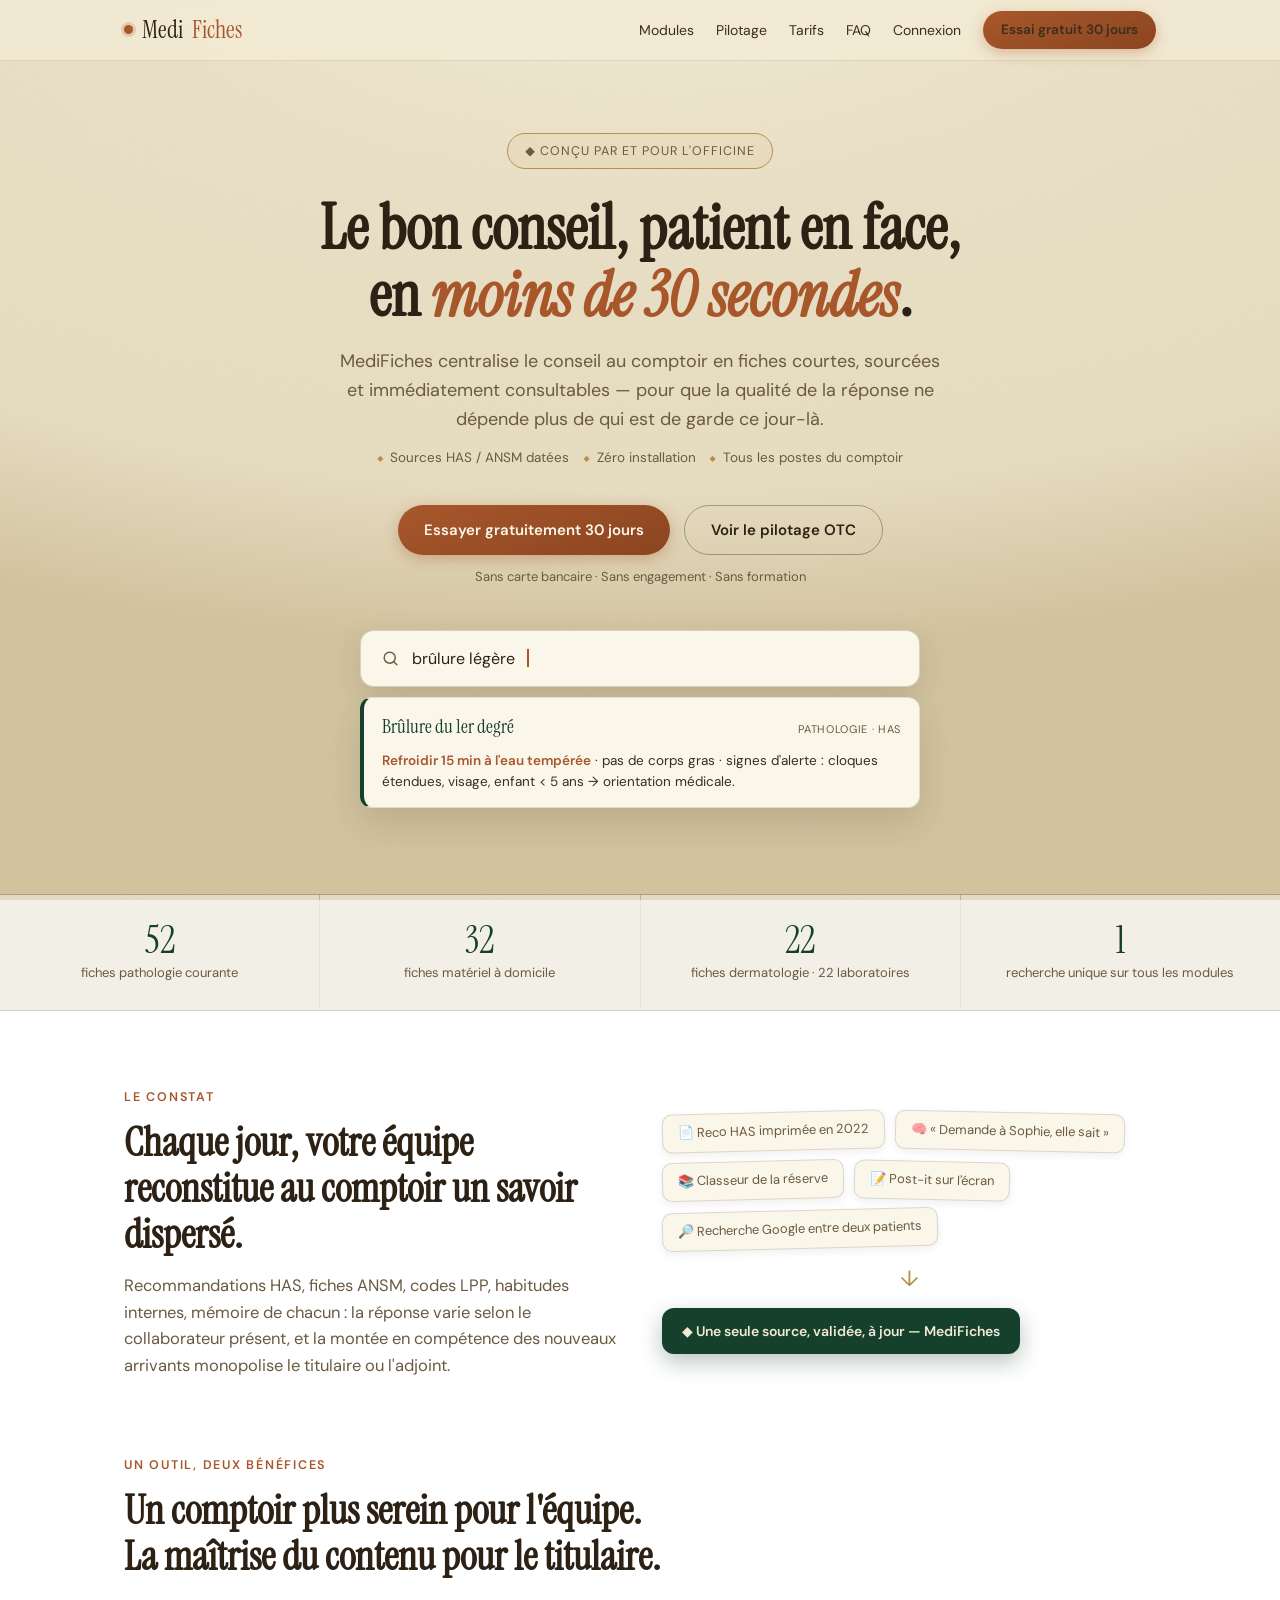
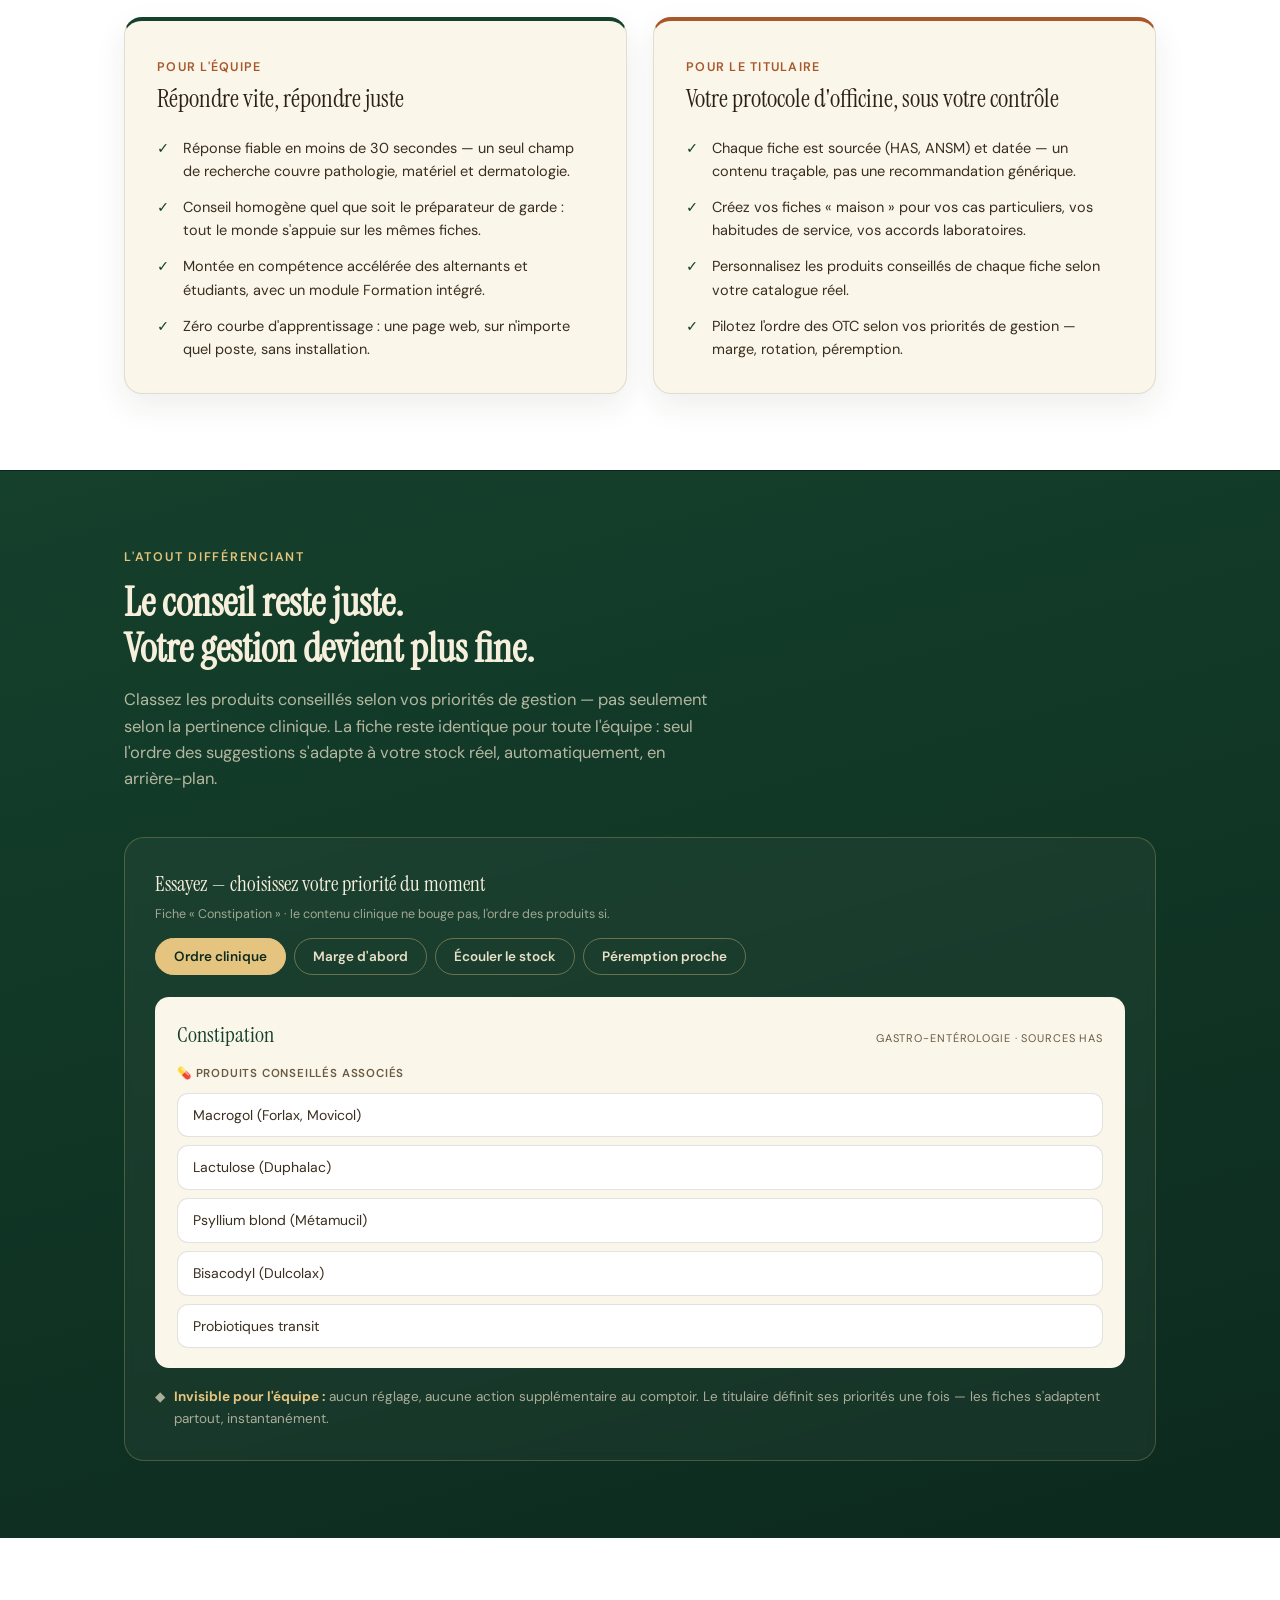
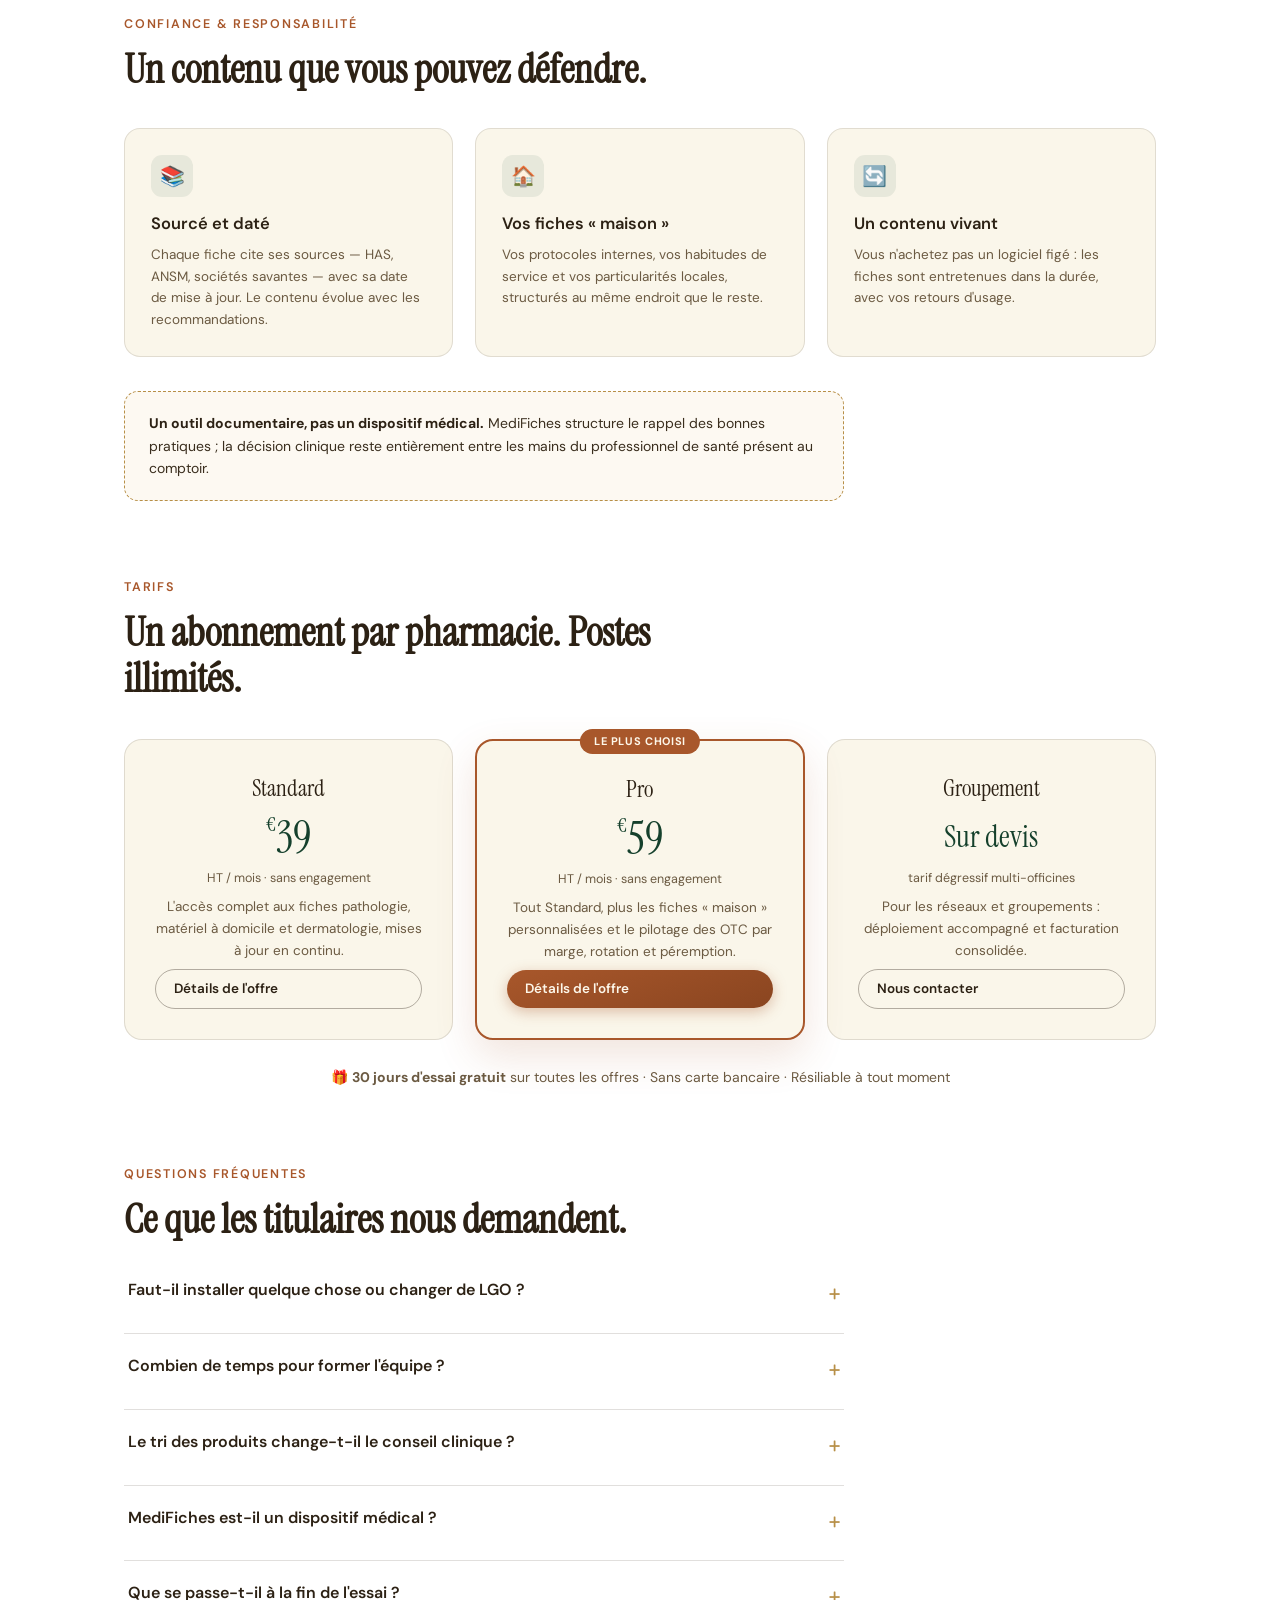
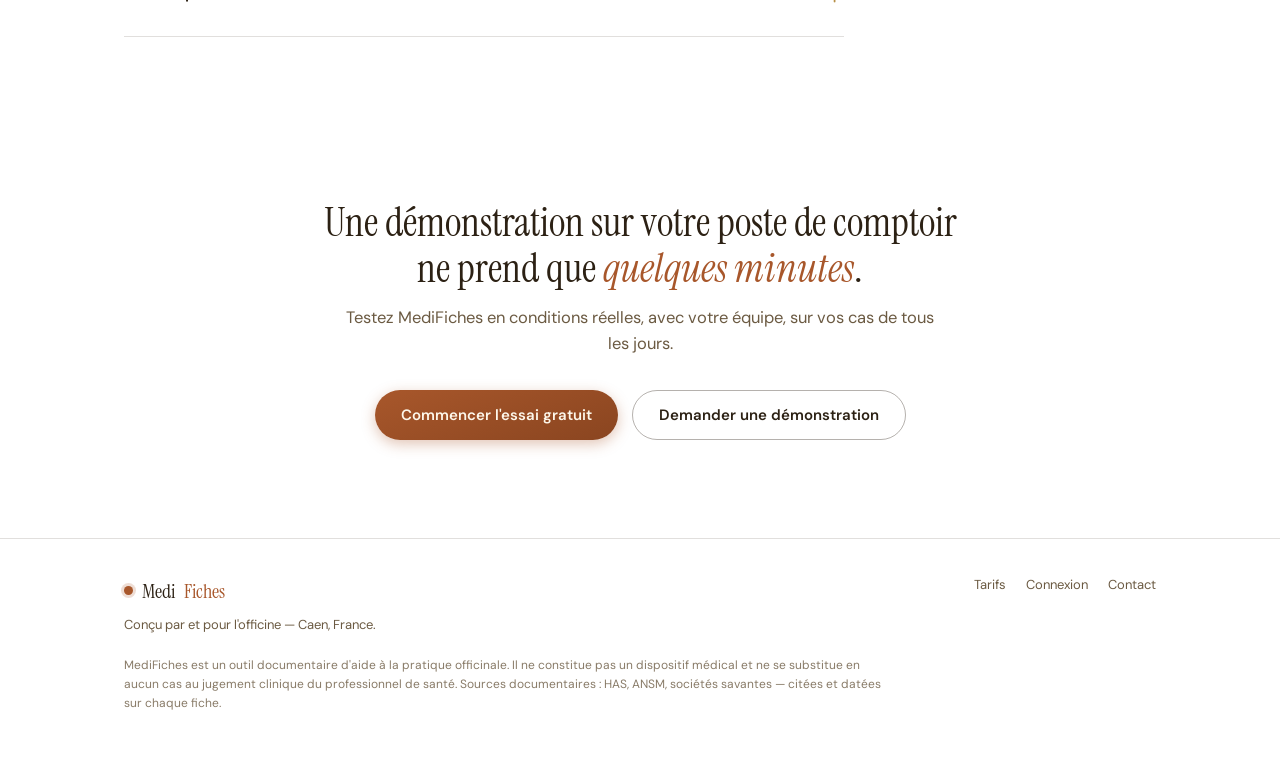
==== accueil.html @ eca90de5 "Add files via upload" ====
<!DOCTYPE html>
<html lang="fr">
<head>
<meta charset="UTF-8">
<meta name="viewport" content="width=device-width, initial-scale=1.0">
<title>MediFiches — L'assistant comptoir des équipes officinales</title>
<meta name="description" content="Le bon conseil, patient en face, en moins de 30 secondes. Fiches pathologie, matériel à domicile et dermatologie, sourcées HAS/ANSM. Essai gratuit 30 jours, sans carte bancaire.">
<link rel="preconnect" href="https://fonts.googleapis.com">
<link rel="preconnect" href="https://fonts.gstatic.com" crossorigin>
<link href="https://fonts.googleapis.com/css2?family=Instrument+Serif:ital@0;1&family=DM+Sans:ital,opsz,wght@0,9..40,300;0,9..40,400;0,9..40,500;0,9..40,600;0,9..40,700;1,9..40,400&display=swap" rel="stylesheet">
<style>
/* ═══ MediFiches — Landing "Digital Apothecary" ═══ */
:root{
  --serif:'Instrument Serif',Georgia,serif;
  --sans:'DM Sans',system-ui,sans-serif;
  --ink:#2c2114; --ink-soft:#3a2e1e; --muted:#6b5a42;
  --copper:#a8572b; --copper-dk:#8a4520;
  --brass:#b78f47; --brass-lt:#e4c47e;
  --green:#15402c; --green-dk:#0c2a1e;
  --paper:#f2ead4; --paper-dk:#e6dcc1; --paper-deep:#d3c49f;
  --card:#faf6ea;
}
*{margin:0;padding:0;box-sizing:border-box}
html{scroll-behavior:smooth}
@media (prefers-reduced-motion:reduce){html{scroll-behavior:auto}}
body{
  font-family:var(--sans);color:var(--ink-soft);line-height:1.6;
  background:radial-gradient(120% 80% at 50% -8%, var(--paper) 0%, #e9dfc6 38%, var(--paper-dk) 78%, var(--paper-deep) 100%) fixed;
}
body::before{content:'';position:fixed;inset:0;pointer-events:none;opacity:.5;mix-blend-mode:multiply;z-index:0;
  background-image:url("data:image/svg+xml;utf8,<svg xmlns='http://www.w3.org/2000/svg' width='180' height='180'><filter id='n'><feTurbulence type='fractalNoise' baseFrequency='0.9' numOctaves='2' stitchTiles='stitch'/><feColorMatrix type='saturate' values='0'/></filter><rect width='100%25' height='100%25' filter='url(%23n)' opacity='0.06'/></svg>");}
main,nav,footer{position:relative;z-index:1}
a{color:var(--copper)}
.wrap{max-width:1080px;margin:0 auto;padding:0 24px}
.serif{font-family:var(--serif);font-weight:400}
em{font-style:italic;color:var(--copper)}
:focus-visible{outline:2px solid var(--green);outline-offset:3px;border-radius:4px}

/* ─ Nav ─ */
nav{position:sticky;top:0;backdrop-filter:blur(10px);background:rgba(242,234,212,.85);border-bottom:1px solid rgba(44,33,20,.1);z-index:50}
.nav-inner{display:flex;align-items:center;justify-content:space-between;height:60px}
.logo{font-family:var(--serif);font-size:24px;color:var(--ink);text-decoration:none;display:flex;align-items:center;gap:9px}
.logo-dot{width:9px;height:9px;border-radius:50%;background:var(--copper);box-shadow:0 0 0 3px rgba(168,87,43,.2)}
.logo b{font-weight:400;color:var(--copper)}
.nav-links{display:flex;align-items:center;gap:22px;font-size:14px}
.nav-links a{color:var(--ink-soft);text-decoration:none}
.nav-links a:hover{color:var(--copper)}
.btn{display:inline-flex;align-items:center;gap:8px;border-radius:999px;text-decoration:none;font-weight:600;font-size:15px;padding:12px 26px;transition:transform .15s,box-shadow .15s;border:none;cursor:pointer;font-family:var(--sans)}
.btn:hover{transform:translateY(-1px)}
.btn-copper{background:linear-gradient(160deg,var(--copper),var(--copper-dk));color:#fdf7ea;box-shadow:0 4px 14px rgba(168,87,43,.35)}
.btn-ghost{background:transparent;color:var(--ink);border:1.5px solid rgba(44,33,20,.35)}
.btn-sm{padding:8px 18px;font-size:13.5px}
@media(max-width:720px){.nav-links a:not(.btn){display:none}}

/* ─ Hero ─ */
.hero{text-align:center;padding:72px 0 56px}
.badge{display:inline-flex;align-items:center;gap:8px;padding:7px 17px;font-size:12.5px;letter-spacing:.08em;text-transform:uppercase;color:var(--muted);border:1px solid var(--brass);border-radius:999px;background:rgba(228,196,126,.15)}
h1{font-family:var(--serif);font-size:clamp(38px,6vw,62px);line-height:1.08;color:var(--ink);margin:26px auto 18px;max-width:820px}
.hero-sub{font-size:18px;color:var(--muted);max-width:620px;margin:0 auto 14px}
.hero-tags{display:flex;flex-wrap:wrap;gap:8px 14px;justify-content:center;font-size:13.5px;color:var(--muted);margin-bottom:36px}
.hero-tags span::before{content:'◆';color:var(--brass);font-size:8px;vertical-align:middle;margin-right:7px}
.hero-ctas{display:flex;gap:14px;justify-content:center;flex-wrap:wrap;margin-bottom:12px}
.hero-note{font-size:13px;color:var(--muted)}

/* démo recherche auto */
.demo-search{max-width:560px;margin:42px auto 0;text-align:left}
.ds-field{display:flex;align-items:center;gap:12px;background:var(--card);border:1.5px solid rgba(44,33,20,.18);border-radius:14px;padding:15px 20px;box-shadow:0 10px 30px rgba(44,33,20,.12)}
.ds-field svg{flex-shrink:0;stroke:var(--muted)}
.ds-text{font-size:16px;color:var(--ink);min-height:24px}
.ds-caret{display:inline-block;width:2px;height:18px;background:var(--copper);vertical-align:-3px;animation:blink 1s step-end infinite}
@keyframes blink{50%{opacity:0}}
.ds-card{margin-top:10px;background:var(--card);border:1px solid rgba(44,33,20,.12);border-left:4px solid var(--green);border-radius:12px;padding:14px 18px;box-shadow:0 14px 34px rgba(44,33,20,.14);opacity:0;transform:translateY(6px);transition:opacity .4s,transform .4s}
.ds-card.show{opacity:1;transform:none}
.ds-card-head{display:flex;justify-content:space-between;align-items:baseline;gap:10px;margin-bottom:7px}
.ds-card-title{font-family:var(--serif);font-size:19px;color:var(--green)}
.ds-card-cat{font-size:11px;letter-spacing:.06em;text-transform:uppercase;color:var(--muted)}
.ds-card-line{font-size:13.5px;color:var(--ink-soft)}
.ds-card-line b{color:var(--copper);font-weight:600}
@media (prefers-reduced-motion:reduce){.ds-caret{animation:none}}

/* ─ Bande chiffres ─ */
.stats{display:grid;grid-template-columns:repeat(auto-fit,minmax(180px,1fr));gap:1px;background:rgba(44,33,20,.12);border-block:1px solid rgba(44,33,20,.12);margin:30px 0 0}
.stat{background:rgba(250,246,234,.6);text-align:center;padding:26px 14px}
.stat b{font-family:var(--serif);font-weight:400;font-size:38px;color:var(--green);display:block;line-height:1}
.stat span{font-size:13px;color:var(--muted)}

/* ─ Sections ─ */
section{padding:76px 0}
.eyebrow{font-size:12.5px;letter-spacing:.14em;text-transform:uppercase;color:var(--copper);font-weight:600;margin-bottom:12px}
h2{font-family:var(--serif);font-size:clamp(28px,4vw,40px);line-height:1.15;color:var(--ink);margin-bottom:16px;max-width:640px}
.lead{font-size:16.5px;color:var(--muted);max-width:600px}

/* constat */
.constat-grid{display:grid;grid-template-columns:1fr 1fr;gap:44px;align-items:center}
.sources-mess{display:flex;flex-wrap:wrap;gap:10px}
.sm-chip{font-size:13px;padding:8px 15px;border-radius:10px;background:var(--card);border:1px solid rgba(44,33,20,.14);color:var(--muted);box-shadow:0 3px 8px rgba(44,33,20,.07)}
.sm-chip:nth-child(odd){transform:rotate(-1.4deg)}
.sm-chip:nth-child(even){transform:rotate(1.2deg)}
.sm-arrow{width:100%;text-align:center;font-size:22px;color:var(--brass);padding:2px 0}
.sm-one{font-size:14px;padding:12px 20px;border-radius:12px;background:var(--green);color:#f2ead4;font-weight:600;box-shadow:0 8px 22px rgba(21,64,44,.3);display:inline-flex;align-items:center;gap:9px}
@media(max-width:820px){.constat-grid{grid-template-columns:1fr}}

/* deux publics */
.cols{display:grid;grid-template-columns:1fr 1fr;gap:26px;margin-top:38px}
.col-card{background:var(--card);border:1px solid rgba(44,33,20,.12);border-radius:18px;padding:32px;box-shadow:0 12px 32px rgba(44,33,20,.08)}
.col-card h3{font-family:var(--serif);font-weight:400;font-size:25px;color:var(--ink);margin-bottom:6px}
.col-card .who{font-size:12.5px;letter-spacing:.1em;text-transform:uppercase;color:var(--copper);font-weight:600}
.col-card ul{list-style:none;margin-top:18px;display:flex;flex-direction:column;gap:13px}
.col-card li{font-size:14.5px;padding-left:26px;position:relative}
.col-card li::before{content:'✓';position:absolute;left:0;color:var(--green);font-weight:700}
.col-card--green{border-top:4px solid var(--green)}
.col-card--copper{border-top:4px solid var(--copper)}
@media(max-width:820px){.cols{grid-template-columns:1fr}}

/* ─ SIGNATURE : démo pilotage ─ */
.pilotage{background:linear-gradient(165deg,var(--green) 0%,var(--green-dk) 100%);color:#e9e0c8;border-block:1px solid rgba(0,0,0,.2)}
.pilotage .eyebrow{color:var(--brass-lt)}
.pilotage h2{color:#f6efdc}
.pilotage .lead{color:rgba(233,224,200,.75)}
.plt-demo{margin-top:44px;background:rgba(255,255,255,.04);border:1px solid rgba(228,196,126,.25);border-radius:20px;padding:30px;backdrop-filter:blur(4px)}
.plt-demo-head{display:flex;flex-wrap:wrap;align-items:center;justify-content:space-between;gap:14px;margin-bottom:22px}
.plt-demo-title{font-family:var(--serif);font-size:21px;color:#f6efdc}
.plt-demo-title small{display:block;font-family:var(--sans);font-size:12.5px;color:rgba(233,224,200,.65);margin-top:3px}
.plt-strats{display:flex;gap:8px;flex-wrap:wrap}
.plt-strat{border:1.5px solid rgba(228,196,126,.4);background:transparent;color:#e9e0c8;border-radius:999px;padding:9px 18px;font-size:13.5px;font-weight:600;cursor:pointer;font-family:var(--sans);transition:background .18s,color .18s}
.plt-strat:hover{background:rgba(228,196,126,.12)}
.plt-strat.on{background:var(--brass-lt);color:var(--green-dk);border-color:var(--brass-lt)}
.plt-fiche{background:var(--card);border-radius:14px;padding:20px 22px;color:var(--ink-soft)}
.plt-fiche-head{display:flex;justify-content:space-between;align-items:baseline;margin-bottom:13px}
.plt-fiche-nom{font-family:var(--serif);font-size:22px;color:var(--green)}
.plt-fiche-tag{font-size:11px;letter-spacing:.08em;text-transform:uppercase;color:var(--muted)}
.plt-label{font-size:11.5px;letter-spacing:.07em;text-transform:uppercase;color:var(--muted);font-weight:600;margin-bottom:9px}
.plt-pills{display:flex;flex-direction:column;gap:8px}
.plt-pill{display:flex;align-items:center;justify-content:space-between;gap:10px;background:#fff;border:1px solid rgba(44,33,20,.13);border-radius:11px;padding:10px 15px;font-size:14px;transition:transform .45s cubic-bezier(.22,1,.36,1),box-shadow .3s}
.plt-pill .fl{display:flex;gap:6px}
.plt-pill .tag{font-size:10.5px;font-weight:700;padding:3px 9px;border-radius:999px;opacity:0;transition:opacity .3s}
.plt-pill .tag.vis{opacity:1}
.tag-m{background:rgba(21,64,44,.12);color:var(--green)}
.tag-r{background:rgba(183,143,71,.18);color:#7a5c22}
.tag-p{background:rgba(168,87,43,.14);color:var(--copper)}
.plt-pill.top1{border-color:var(--brass);box-shadow:0 6px 16px rgba(183,143,71,.3)}
.plt-demo-note{margin-top:18px;font-size:13.5px;color:rgba(233,224,200,.7);display:flex;gap:9px;align-items:flex-start}
.plt-demo-note b{color:var(--brass-lt)}
@media (prefers-reduced-motion:reduce){.plt-pill{transition:none}}

/* ─ traçabilité ─ */
.trust-grid{display:grid;grid-template-columns:repeat(auto-fit,minmax(240px,1fr));gap:22px;margin-top:36px}
.trust-card{background:var(--card);border:1px solid rgba(44,33,20,.12);border-radius:16px;padding:26px}
.trust-card .ic{width:42px;height:42px;border-radius:11px;background:rgba(21,64,44,.08);display:flex;align-items:center;justify-content:center;margin-bottom:14px;font-size:20px}
.trust-card h3{font-size:16.5px;color:var(--ink);margin-bottom:7px;font-weight:600}
.trust-card p{font-size:13.5px;color:var(--muted)}
.disclaimer{margin-top:34px;border:1.5px dashed var(--brass);border-radius:14px;padding:20px 24px;background:rgba(228,196,126,.1);font-size:14px;max-width:720px}
.disclaimer b{color:var(--ink)}

/* ─ tarifs ─ */
.pricing-cards{display:grid;grid-template-columns:repeat(auto-fit,minmax(240px,1fr));gap:22px;margin-top:38px}
.price-card{background:var(--card);border:1px solid rgba(44,33,20,.13);border-radius:18px;padding:30px;text-align:center;display:flex;flex-direction:column;gap:8px}
.price-card.hl{border:2px solid var(--copper);box-shadow:0 16px 40px rgba(168,87,43,.16);position:relative}
.price-card.hl::before{content:'Le plus choisi';position:absolute;top:-12px;left:50%;transform:translateX(-50%);background:var(--copper);color:#fdf7ea;font-size:11px;font-weight:700;letter-spacing:.06em;text-transform:uppercase;padding:4px 14px;border-radius:999px}
.price-name{font-family:var(--serif);font-size:23px;color:var(--ink)}
.price-val{font-family:var(--serif);font-size:46px;color:var(--green);line-height:1}
.price-val sup{font-size:20px;vertical-align:22px}
.price-per{font-size:12.5px;color:var(--muted)}
.price-desc{font-size:13.5px;color:var(--muted);flex:1}
.pricing-foot{text-align:center;margin-top:26px;font-size:14px;color:var(--muted)}

/* ─ FAQ ─ */
.faq{max-width:720px}
.faq details{border-bottom:1px solid rgba(44,33,20,.14);padding:19px 4px}
.faq summary{font-size:16px;font-weight:600;color:var(--ink);cursor:pointer;list-style:none;display:flex;justify-content:space-between;gap:14px}
.faq summary::after{content:'+';font-family:var(--serif);font-size:23px;color:var(--brass);transition:transform .2s}
.faq details[open] summary::after{transform:rotate(45deg)}
.faq p{margin-top:11px;font-size:14.5px;color:var(--muted);max-width:640px}

/* ─ CTA final ─ */
.final{text-align:center;padding:86px 0}
.final h2{margin:0 auto 14px}
.final .lead{margin:0 auto 32px}

/* ─ footer ─ */
footer{border-top:1px solid rgba(44,33,20,.14);padding:36px 0 44px;font-size:13px;color:var(--muted)}
.foot-grid{display:flex;flex-wrap:wrap;justify-content:space-between;gap:22px;align-items:flex-start}
.foot-links{display:flex;gap:20px;flex-wrap:wrap}
.foot-links a{color:var(--muted);text-decoration:none}
.foot-links a:hover{color:var(--copper)}
.foot-disc{margin-top:20px;font-size:12px;opacity:.8;max-width:760px}
</style>
</head>
<body>

<nav>
  <div class="wrap nav-inner">
    <a class="logo" href="#"><span class="logo-dot"></span>Medi<b>Fiches</b></a>
    <div class="nav-links">
      <a href="#modules">Modules</a>
      <a href="#pilotage">Pilotage</a>
      <a href="#tarifs">Tarifs</a>
      <a href="#faq">FAQ</a>
      <a href="pages/login.html">Connexion</a>
      <a href="pages/login.html" class="btn btn-copper btn-sm">Essai gratuit 30 jours</a>
    </div>
  </div>
</nav>

<main>

<!-- ═══ HERO ═══ -->
<header class="hero wrap">
  <span class="badge">◆ Conçu par et pour l'officine</span>
  <h1>Le bon conseil, patient en face,<br>en <em>moins de 30 secondes</em>.</h1>
  <p class="hero-sub">MediFiches centralise le conseil au comptoir en fiches courtes, sourcées et immédiatement consultables — pour que la qualité de la réponse ne dépende plus de qui est de garde ce jour-là.</p>
  <div class="hero-tags">
    <span>Sources HAS / ANSM datées</span>
    <span>Zéro installation</span>
    <span>Tous les postes du comptoir</span>
  </div>
  <div class="hero-ctas">
    <a class="btn btn-copper" href="pages/login.html">Essayer gratuitement 30 jours</a>
    <a class="btn btn-ghost" href="#pilotage">Voir le pilotage OTC</a>
  </div>
  <p class="hero-note">Sans carte bancaire · Sans engagement · Sans formation</p>

  <!-- Démo recherche auto-animée -->
  <div class="demo-search" aria-hidden="true">
    <div class="ds-field">
      <svg width="19" height="19" viewBox="0 0 24 24" fill="none" stroke-width="1.8" stroke-linecap="round"><circle cx="11" cy="11" r="7"/><path d="m20 20-3.2-3.2"/></svg>
      <span class="ds-text" id="ds-text"></span><span class="ds-caret" id="ds-caret"></span>
    </div>
    <div class="ds-card" id="ds-card">
      <div class="ds-card-head">
        <span class="ds-card-title" id="ds-title"></span>
        <span class="ds-card-cat" id="ds-cat"></span>
      </div>
      <div class="ds-card-line" id="ds-line"></div>
    </div>
  </div>
</header>

<!-- ═══ CHIFFRES ═══ -->
<div class="stats" id="modules">
  <div class="stat"><b>52</b><span>fiches pathologie courante</span></div>
  <div class="stat"><b>32</b><span>fiches matériel à domicile</span></div>
  <div class="stat"><b>22</b><span>fiches dermatologie · 22 laboratoires</span></div>
  <div class="stat"><b>1</b><span>recherche unique sur tous les modules</span></div>
</div>

<!-- ═══ CONSTAT ═══ -->
<section>
  <div class="wrap constat-grid">
    <div>
      <p class="eyebrow">Le constat</p>
      <h2>Chaque jour, votre équipe reconstitue au comptoir un savoir dispersé.</h2>
      <p class="lead">Recommandations HAS, fiches ANSM, codes LPP, habitudes internes, mémoire de chacun&nbsp;: la réponse varie selon le collaborateur présent, et la montée en compétence des nouveaux arrivants monopolise le titulaire ou l'adjoint.</p>
    </div>
    <div class="sources-mess" aria-hidden="true">
      <span class="sm-chip">📄 Reco HAS imprimée en 2022</span>
      <span class="sm-chip">🧠 « Demande à Sophie, elle sait »</span>
      <span class="sm-chip">📚 Classeur de la réserve</span>
      <span class="sm-chip">📝 Post-it sur l'écran</span>
      <span class="sm-chip">🔎 Recherche Google entre deux patients</span>
      <span class="sm-arrow">↓</span>
      <span class="sm-one">◆ Une seule source, validée, à jour — MediFiches</span>
    </div>
  </div>
</section>

<!-- ═══ DEUX PUBLICS ═══ -->
<section style="padding-top:0">
  <div class="wrap">
    <p class="eyebrow">Un outil, deux bénéfices</p>
    <h2>Un comptoir plus serein pour l'équipe.<br>La maîtrise du contenu pour le titulaire.</h2>
    <div class="cols">
      <div class="col-card col-card--green">
        <span class="who">Pour l'équipe</span>
        <h3>Répondre vite, répondre juste</h3>
        <ul>
          <li>Réponse fiable en moins de 30 secondes — un seul champ de recherche couvre pathologie, matériel et dermatologie.</li>
          <li>Conseil homogène quel que soit le préparateur de garde&nbsp;: tout le monde s'appuie sur les mêmes fiches.</li>
          <li>Montée en compétence accélérée des alternants et étudiants, avec un module Formation intégré.</li>
          <li>Zéro courbe d'apprentissage&nbsp;: une page web, sur n'importe quel poste, sans installation.</li>
        </ul>
      </div>
      <div class="col-card col-card--copper">
        <span class="who">Pour le titulaire</span>
        <h3>Votre protocole d'officine, sous votre contrôle</h3>
        <ul>
          <li>Chaque fiche est sourcée (HAS, ANSM) et datée — un contenu traçable, pas une recommandation générique.</li>
          <li>Créez vos fiches «&nbsp;maison&nbsp;» pour vos cas particuliers, vos habitudes de service, vos accords laboratoires.</li>
          <li>Personnalisez les produits conseillés de chaque fiche selon votre catalogue réel.</li>
          <li>Pilotez l'ordre des OTC selon vos priorités de gestion — marge, rotation, péremption.</li>
        </ul>
      </div>
    </div>
  </div>
</section>

<!-- ═══ SIGNATURE : PILOTAGE ═══ -->
<section class="pilotage" id="pilotage">
  <div class="wrap">
    <p class="eyebrow">L'atout différenciant</p>
    <h2>Le conseil reste juste.<br>Votre gestion devient plus fine.</h2>
    <p class="lead">Classez les produits conseillés selon vos priorités de gestion — pas seulement selon la pertinence clinique. La fiche reste identique pour toute l'équipe&nbsp;: seul l'ordre des suggestions s'adapte à votre stock réel, automatiquement, en arrière-plan.</p>

    <div class="plt-demo">
      <div class="plt-demo-head">
        <div class="plt-demo-title">Essayez — choisissez votre priorité du moment
          <small>Fiche «&nbsp;Constipation&nbsp;» · le contenu clinique ne bouge pas, l'ordre des produits si.</small>
        </div>
        <div class="plt-strats" role="group" aria-label="Choix de la stratégie de tri">
          <button class="plt-strat on" data-strat="clinique">Ordre clinique</button>
          <button class="plt-strat" data-strat="marge">Marge d'abord</button>
          <button class="plt-strat" data-strat="rotation">Écouler le stock</button>
          <button class="plt-strat" data-strat="peremption">Péremption proche</button>
        </div>
      </div>
      <div class="plt-fiche">
        <div class="plt-fiche-head">
          <span class="plt-fiche-nom">Constipation</span>
          <span class="plt-fiche-tag">Gastro-entérologie · sources HAS</span>
        </div>
        <div class="plt-label">💊 Produits conseillés associés</div>
        <div class="plt-pills" id="plt-pills"></div>
      </div>
      <p class="plt-demo-note"><span>◆</span><span><b>Invisible pour l'équipe&nbsp;:</b> aucun réglage, aucune action supplémentaire au comptoir. Le titulaire définit ses priorités une fois — les fiches s'adaptent partout, instantanément.</span></p>
    </div>
  </div>
</section>

<!-- ═══ TRAÇABILITÉ ═══ -->
<section>
  <div class="wrap">
    <p class="eyebrow">Confiance & responsabilité</p>
    <h2>Un contenu que vous pouvez défendre.</h2>
    <div class="trust-grid">
      <div class="trust-card"><div class="ic">📚</div><h3>Sourcé et daté</h3><p>Chaque fiche cite ses sources — HAS, ANSM, sociétés savantes — avec sa date de mise à jour. Le contenu évolue avec les recommandations.</p></div>
      <div class="trust-card"><div class="ic">🏠</div><h3>Vos fiches « maison »</h3><p>Vos protocoles internes, vos habitudes de service et vos particularités locales, structurés au même endroit que le reste.</p></div>
      <div class="trust-card"><div class="ic">🔄</div><h3>Un contenu vivant</h3><p>Vous n'achetez pas un logiciel figé&nbsp;: les fiches sont entretenues dans la durée, avec vos retours d'usage.</p></div>
    </div>
    <div class="disclaimer">
      <b>Un outil documentaire, pas un dispositif médical.</b> MediFiches structure le rappel des bonnes pratiques&nbsp;; la décision clinique reste entièrement entre les mains du professionnel de santé présent au comptoir.
    </div>
  </div>
</section>

<!-- ═══ TARIFS ═══ -->
<section id="tarifs" style="padding-top:0">
  <div class="wrap">
    <p class="eyebrow">Tarifs</p>
    <h2>Un abonnement par pharmacie. Postes illimités.</h2>
    <div class="pricing-cards">
      <div class="price-card">
        <span class="price-name">Standard</span>
        <span class="price-val"><sup>€</sup>39</span>
        <span class="price-per">HT / mois · sans engagement</span>
        <p class="price-desc">L'accès complet aux fiches pathologie, matériel à domicile et dermatologie, mises à jour en continu.</p>
        <a class="btn btn-ghost btn-sm" href="pages/pricing.html">Détails de l'offre</a>
      </div>
      <div class="price-card hl">
        <span class="price-name">Pro</span>
        <span class="price-val"><sup>€</sup>59</span>
        <span class="price-per">HT / mois · sans engagement</span>
        <p class="price-desc">Tout Standard, plus les fiches «&nbsp;maison&nbsp;» personnalisées et le pilotage des OTC par marge, rotation et péremption.</p>
        <a class="btn btn-copper btn-sm" href="pages/pricing.html">Détails de l'offre</a>
      </div>
      <div class="price-card">
        <span class="price-name">Groupement</span>
        <span class="price-val" style="font-size:30px;padding:8px 0">Sur devis</span>
        <span class="price-per">tarif dégressif multi-officines</span>
        <p class="price-desc">Pour les réseaux et groupements&nbsp;: déploiement accompagné et facturation consolidée.</p>
        <a class="btn btn-ghost btn-sm" href="mailto:nb.medifiches@gmail.com?subject=Demande de devis — Offre Groupement">Nous contacter</a>
      </div>
    </div>
    <p class="pricing-foot">🎁 <b>30 jours d'essai gratuit</b> sur toutes les offres · Sans carte bancaire · Résiliable à tout moment</p>
  </div>
</section>

<!-- ═══ FAQ ═══ -->
<section id="faq" style="padding-top:0">
  <div class="wrap">
    <p class="eyebrow">Questions fréquentes</p>
    <h2>Ce que les titulaires nous demandent.</h2>
    <div class="faq">
      <details>
        <summary>Faut-il installer quelque chose ou changer de LGO&nbsp;?</summary>
        <p>Non. MediFiches est une page web accessible depuis n'importe quel poste du comptoir, en complément de votre logiciel de gestion actuel (Smart Rx, LGPI, Winpharma…). Aucune installation, aucune négociation technique avec votre éditeur.</p>
      </details>
      <details>
        <summary>Combien de temps pour former l'équipe&nbsp;?</summary>
        <p>Aucune formation n'est nécessaire&nbsp;: un champ de recherche, des fiches. La mise en route tient dans une démonstration de quelques minutes sur votre poste de comptoir.</p>
      </details>
      <details>
        <summary>Le tri des produits change-t-il le conseil clinique&nbsp;?</summary>
        <p>Non. Le contenu de chaque fiche — conseils, contre-indications, signes d'alerte — reste strictement identique pour toute l'équipe. Seul l'ordre d'affichage des produits suggérés s'adapte à vos priorités de gestion, et vous pouvez le désactiver à tout moment.</p>
      </details>
      <details>
        <summary>MediFiches est-il un dispositif médical&nbsp;?</summary>
        <p>Non. C'est un outil documentaire d'aide à la pratique&nbsp;: il structure le rappel des bonnes pratiques, sans aucune fonction de diagnostic ni de décision automatisée. La décision clinique appartient toujours au professionnel de santé.</p>
      </details>
      <details>
        <summary>Que se passe-t-il à la fin de l'essai&nbsp;?</summary>
        <p>Rien d'automatique&nbsp;: aucune carte bancaire n'est demandée pour l'essai. Si l'outil vous a convaincu, vous choisissez votre offre&nbsp;; sinon, votre accès s'arrête simplement.</p>
      </details>
    </div>
  </div>
</section>

<!-- ═══ CTA FINAL ═══ -->
<section class="final">
  <div class="wrap">
    <h2 class="serif">Une démonstration sur votre poste de comptoir<br>ne prend que <em>quelques minutes</em>.</h2>
    <p class="lead">Testez MediFiches en conditions réelles, avec votre équipe, sur vos cas de tous les jours.</p>
    <div class="hero-ctas">
      <a class="btn btn-copper" href="pages/login.html">Commencer l'essai gratuit</a>
      <a class="btn btn-ghost" href="mailto:nb.medifiches@gmail.com?subject=Demande de démonstration MediFiches">Demander une démonstration</a>
    </div>
  </div>
</section>

</main>

<footer>
  <div class="wrap">
    <div class="foot-grid">
      <div>
        <a class="logo" href="#" style="font-size:20px"><span class="logo-dot"></span>Medi<b>Fiches</b></a>
        <p style="margin-top:8px">Conçu par et pour l'officine — Caen, France.</p>
      </div>
      <div class="foot-links">
        <a href="pages/pricing.html">Tarifs</a>
        <a href="pages/login.html">Connexion</a>
        <a href="mailto:nb.medifiches@gmail.com">Contact</a>
      </div>
    </div>
    <p class="foot-disc">MediFiches est un outil documentaire d'aide à la pratique officinale. Il ne constitue pas un dispositif médical et ne se substitue en aucun cas au jugement clinique du professionnel de santé. Sources documentaires&nbsp;: HAS, ANSM, sociétés savantes — citées et datées sur chaque fiche.</p>
  </div>
</footer>

<script>
/* ═══ Démo recherche auto-animée (hero) ═══ */
(function(){
  const reduced = matchMedia('(prefers-reduced-motion: reduce)').matches;
  const txt = document.getElementById('ds-text'),
        card = document.getElementById('ds-card'),
        t = document.getElementById('ds-title'),
        c = document.getElementById('ds-cat'),
        l = document.getElementById('ds-line');
  const demos = [
    { q:'brûlure légère', titre:'Brûlure du 1er degré', cat:'Pathologie · HAS', ligne:'<b>Refroidir 15 min à l\'eau tempérée</b> · pas de corps gras · signes d\'alerte : cloques étendues, visage, enfant < 5 ans → orientation médicale.' },
    { q:'lit médicalisé', titre:'Lit médicalisé à domicile', cat:'Matériel · LPP', ligne:'<b>Conseils de délivrance</b> : hauteur variable, barrières, matelas adapté au risque d\'escarre · pathologies associées et accessoires.' },
    { q:'eczéma du nourrisson', titre:'Dermatite atopique', cat:'Dermatologie', ligne:'<b>Émollient quotidien</b> en dehors des poussées · toilette courte tiède · produits adaptés par gamme et texture.' },
    { q:'rhinite allergique', titre:'Allergie au pollen', cat:'Pathologie · HAS', ligne:'<b>AntiH1 2e génération en 1ère intention</b> · vigilance AINS si asthme associé · lavage nasal en vente complémentaire.' },
  ];
  if (reduced) { // version statique
    txt.textContent = demos[0].q; t.textContent = demos[0].titre; c.textContent = demos[0].cat;
    l.innerHTML = demos[0].ligne; card.classList.add('show'); return;
  }
  let i = 0;
  function typeQuery(q, done){
    let j = 0; txt.textContent = '';
    const iv = setInterval(()=>{ txt.textContent = q.slice(0, ++j); if (j >= q.length){ clearInterval(iv); done(); } }, 65);
  }
  function cycle(){
    const d = demos[i % demos.length]; i++;
    card.classList.remove('show');
    setTimeout(()=> typeQuery(d.q, ()=>{
      t.textContent = d.titre; c.textContent = d.cat; l.innerHTML = d.ligne;
      setTimeout(()=> card.classList.add('show'), 250);
      setTimeout(cycle, 4600);
    }), 500);
  }
  cycle();
})();

/* ═══ Démo interactive Pilotage (signature) ═══ */
(function(){
  const produits = [
    { nom:'Macrogol (Forlax, Movicol)',  m:1, r:0, p:0 },
    { nom:'Lactulose (Duphalac)',        m:3, r:0, p:0 },
    { nom:'Psyllium blond (Métamucil)',  m:2, r:0, p:1 },
    { nom:'Bisacodyl (Dulcolax)',        m:1, r:1, p:0 },
    { nom:'Probiotiques transit',        m:3, r:1, p:0 },
  ];
  const box = document.getElementById('plt-pills');
  const btns = document.querySelectorAll('.plt-strat');
  const reduced = matchMedia('(prefers-reduced-motion: reduce)').matches;

  function tagsHTML(pr, strat){
    const vis = f => (strat !== 'clinique' && ((f==='m'&&strat==='marge')||(f==='r'&&strat==='rotation')||(f==='p'&&strat==='peremption'))) ? 'vis' : '';
    return `<span class="fl">
      ${pr.m>1?`<span class="tag tag-m ${vis('m')}">Marge ${'€'.repeat(pr.m)}</span>`:''}
      ${pr.r?`<span class="tag tag-r ${vis('r')}">À écouler</span>`:''}
      ${pr.p?`<span class="tag tag-p ${vis('p')}">Péremption</span>`:''}
    </span>`;
  }
  function order(strat){
    const list = [...produits];
    if (strat==='marge')      list.sort((a,b)=>b.m-a.m);
    if (strat==='rotation')   list.sort((a,b)=>b.r-a.r);
    if (strat==='peremption') list.sort((a,b)=>b.p-a.p);
    return list;
  }
  function render(strat){
    // FLIP : positions avant
    const before = {};
    box.querySelectorAll('.plt-pill').forEach(el=> before[el.dataset.n] = el.getBoundingClientRect().top);
    const list = order(strat);
    box.innerHTML = list.map((pr,idx)=>`
      <div class="plt-pill ${idx===0&&strat!=='clinique'?'top1':''}" data-n="${pr.nom}">
        <span>${pr.nom}</span>${tagsHTML(pr,strat)}
      </div>`).join('');
    if (reduced || !Object.keys(before).length) return;
    // FLIP : animer depuis l'ancienne position
    box.querySelectorAll('.plt-pill').forEach(el=>{
      const prev = before[el.dataset.n];
      if (prev === undefined) return;
      const delta = prev - el.getBoundingClientRect().top;
      if (!delta) return;
      el.style.transition = 'none'; el.style.transform = `translateY(${delta}px)`;
      requestAnimationFrame(()=>{ el.style.transition=''; el.style.transform=''; });
    });
  }
  btns.forEach(b => b.addEventListener('click', ()=>{
    btns.forEach(x=>x.classList.remove('on')); b.classList.add('on');
    render(b.dataset.strat);
  }));
  render('clinique');
})();
</script>
</body>
</html>
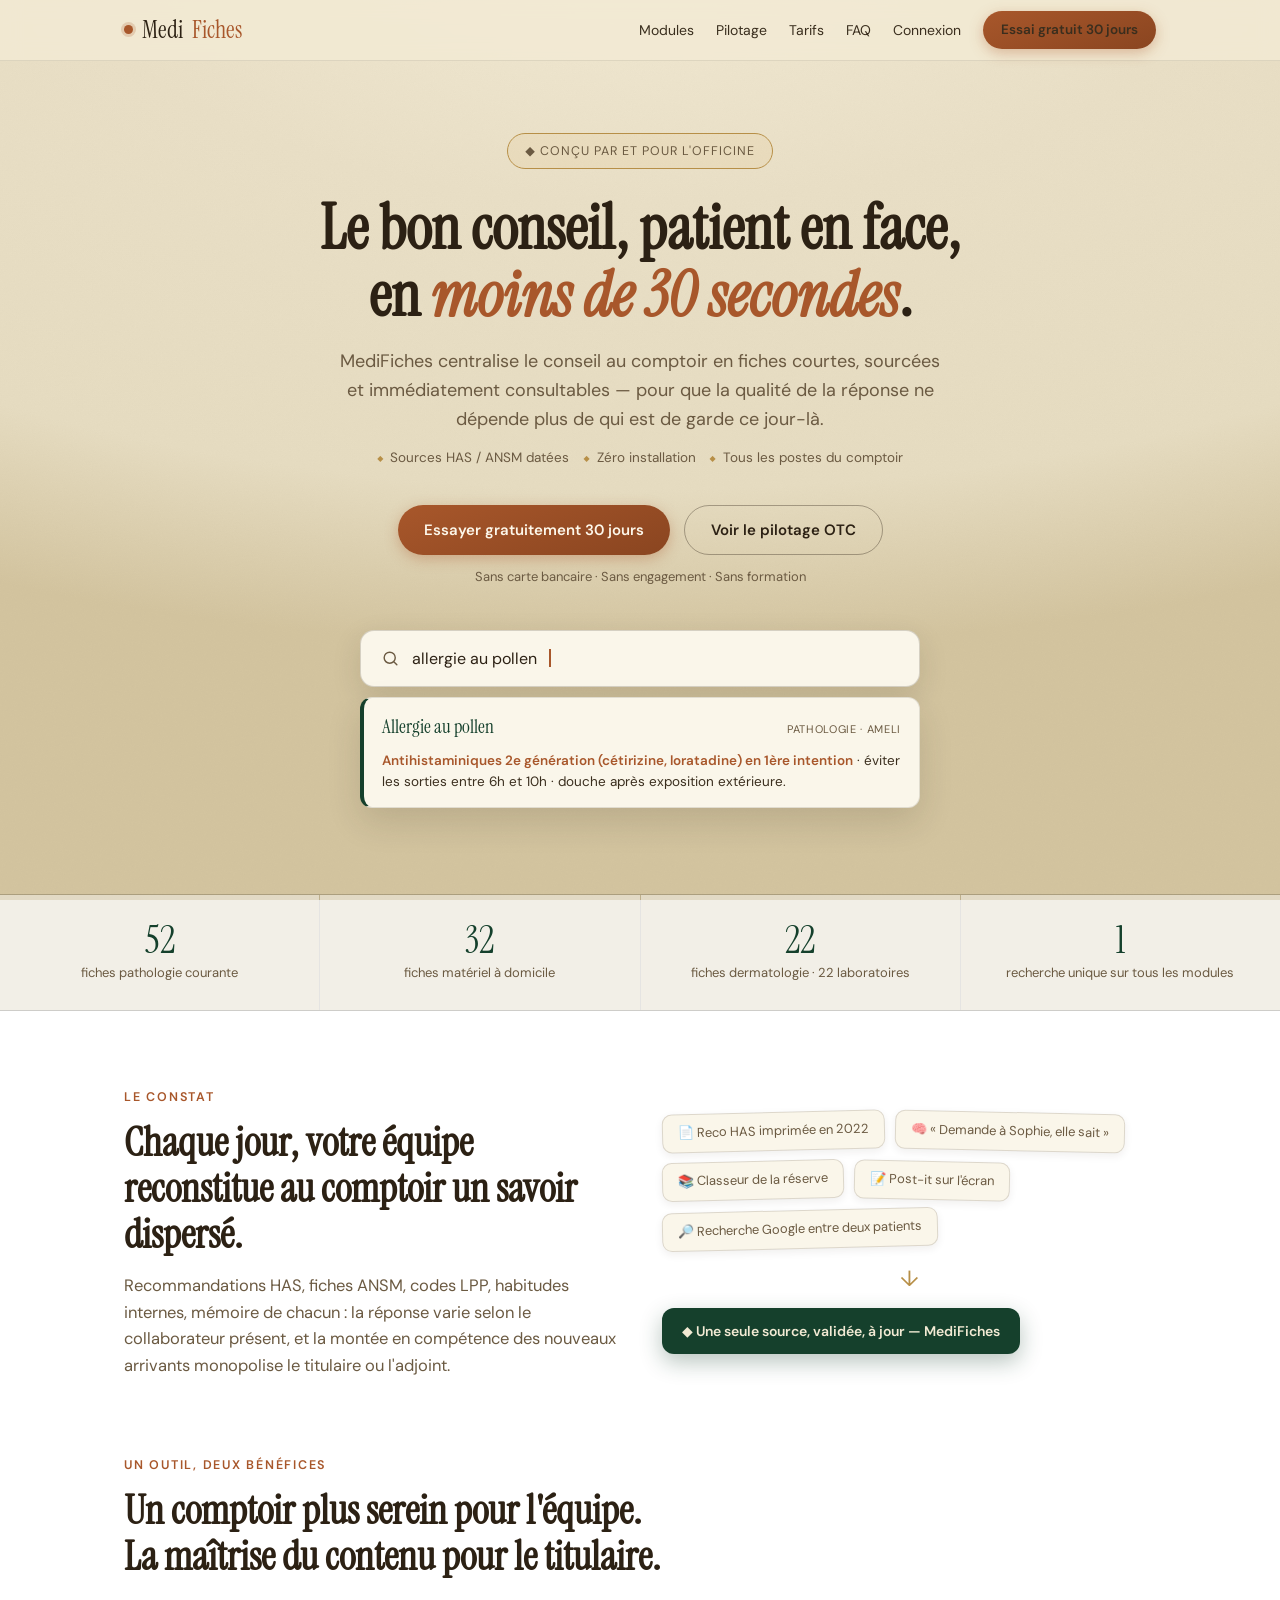
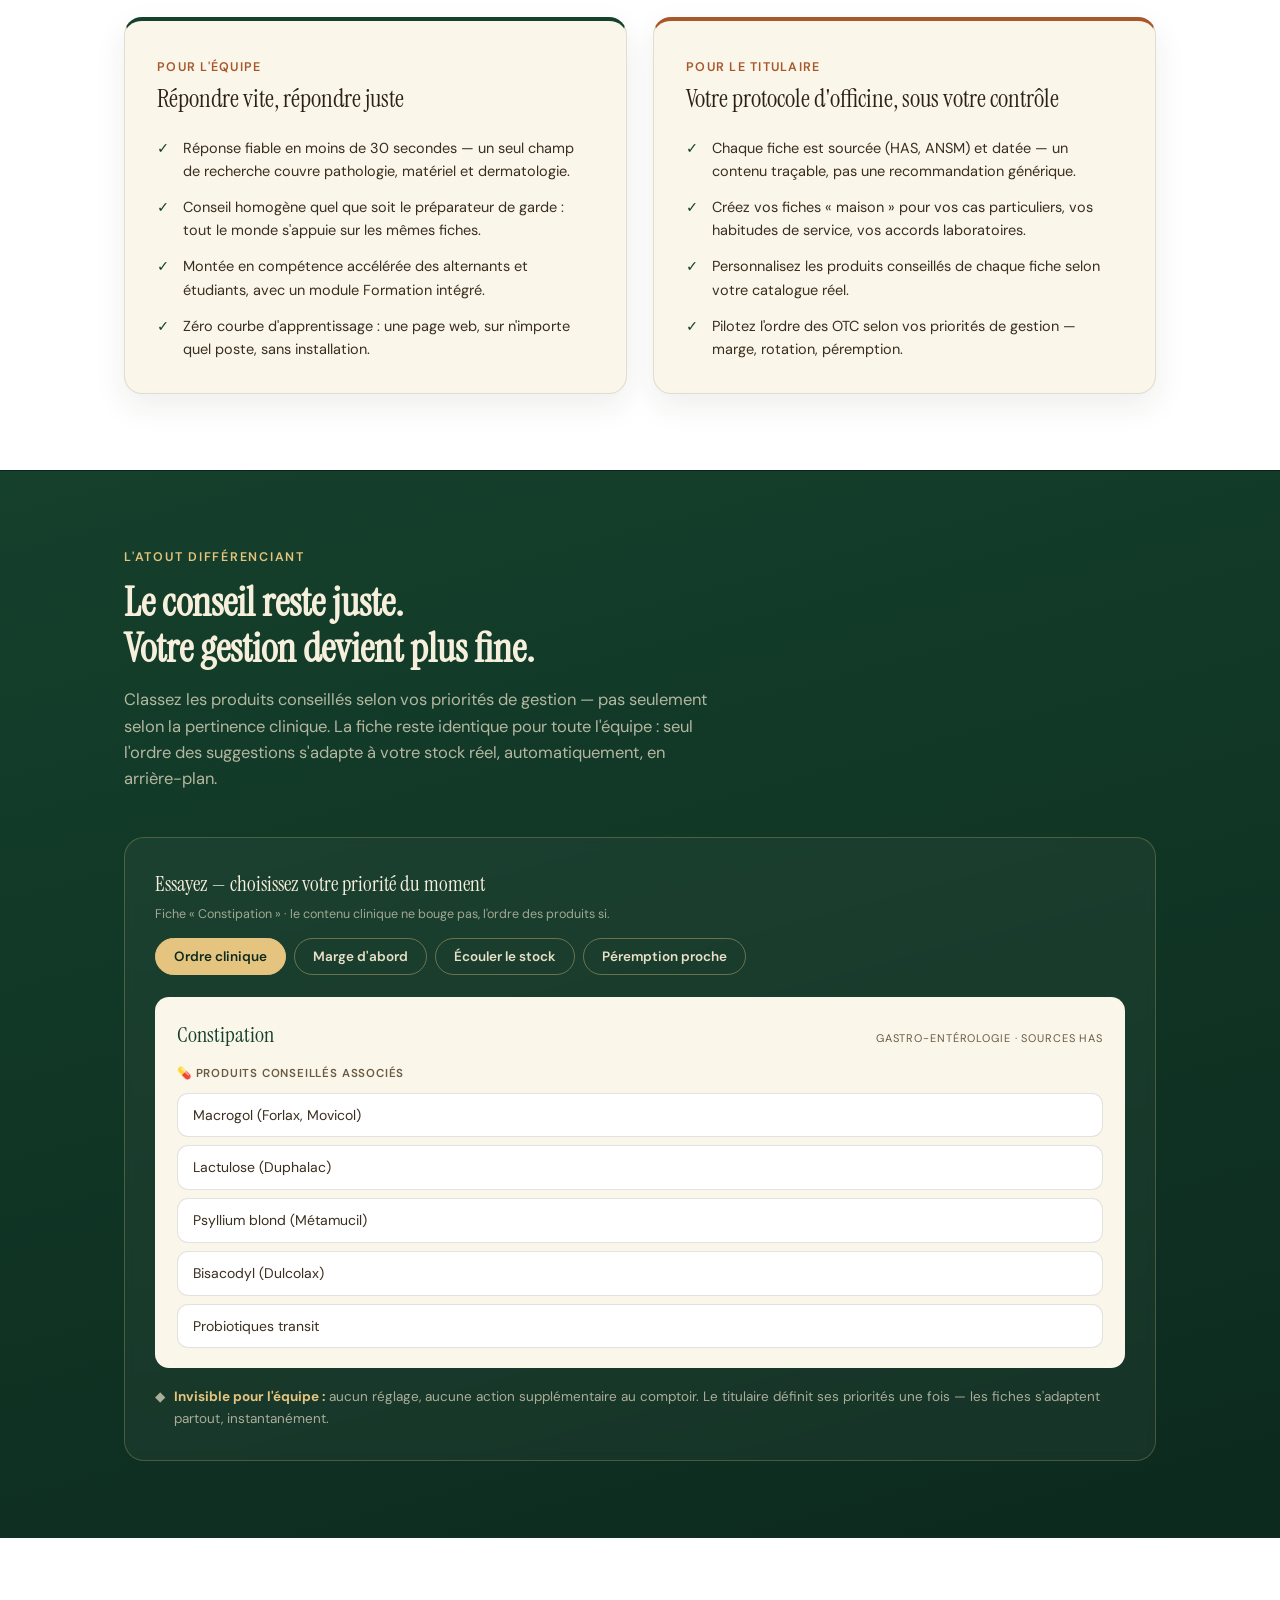
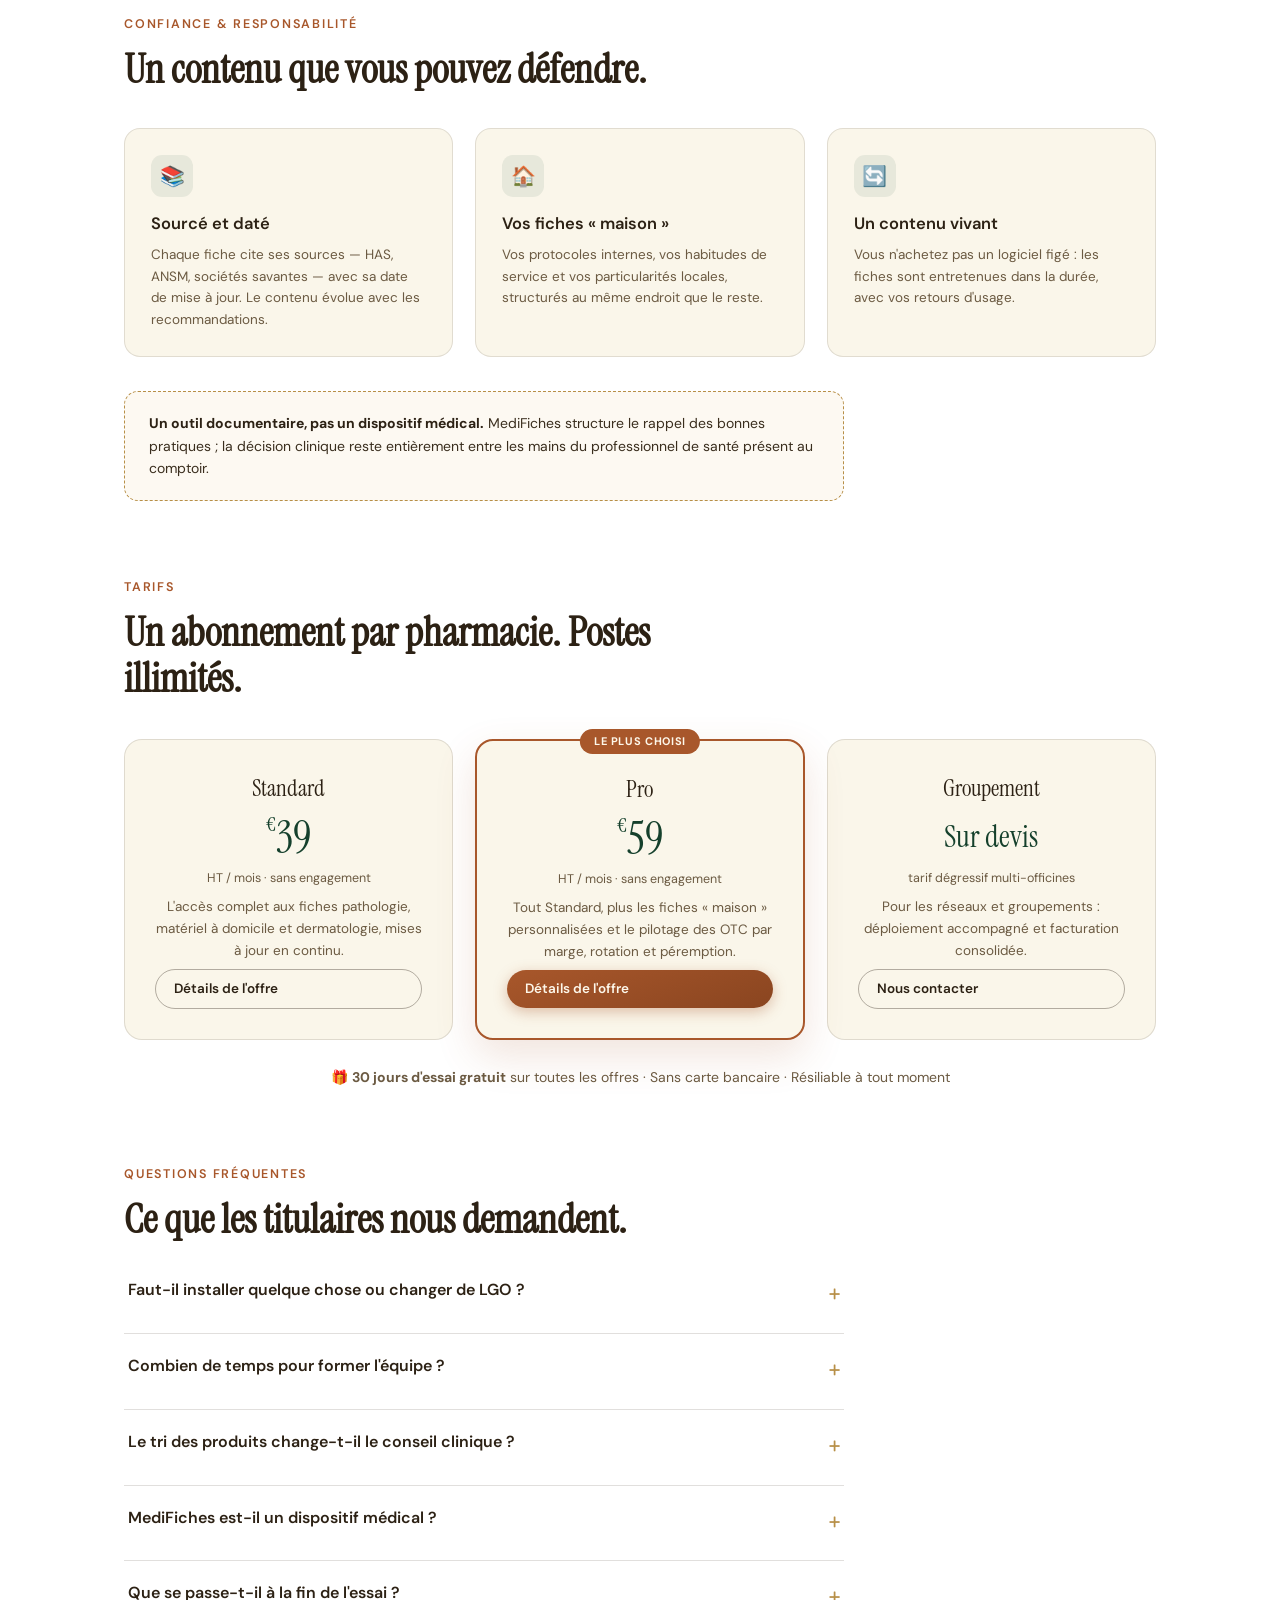
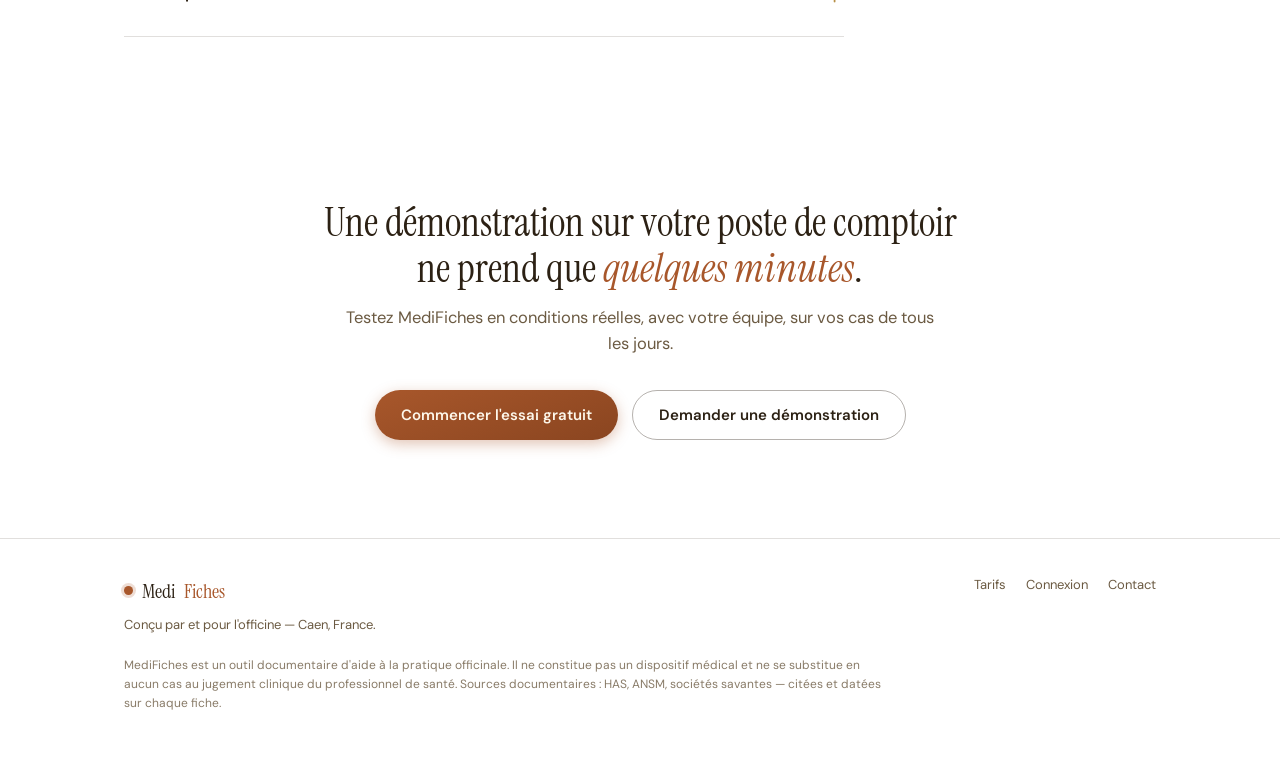
==== commit 3ee62390: "Add files via upload" ====
--- a/accueil.html
+++ b/accueil.html
@@ -445,10 +445,9 @@
         c = document.getElementById('ds-cat'),
         l = document.getElementById('ds-line');
   const demos = [
-    { q:'brûlure légère', titre:'Brûlure du 1er degré', cat:'Pathologie · HAS', ligne:'<b>Refroidir 15 min à l\'eau tempérée</b> · pas de corps gras · signes d\'alerte : cloques étendues, visage, enfant < 5 ans → orientation médicale.' },
-    { q:'lit médicalisé', titre:'Lit médicalisé à domicile', cat:'Matériel · LPP', ligne:'<b>Conseils de délivrance</b> : hauteur variable, barrières, matelas adapté au risque d\'escarre · pathologies associées et accessoires.' },
-    { q:'eczéma du nourrisson', titre:'Dermatite atopique', cat:'Dermatologie', ligne:'<b>Émollient quotidien</b> en dehors des poussées · toilette courte tiède · produits adaptés par gamme et texture.' },
-    { q:'rhinite allergique', titre:'Allergie au pollen', cat:'Pathologie · HAS', ligne:'<b>AntiH1 2e génération en 1ère intention</b> · vigilance AINS si asthme associé · lavage nasal en vente complémentaire.' },
+    { q:'allergie au pollen', titre:'Allergie au pollen', cat:'Pathologie · Ameli', ligne:'<b>Antihistaminiques 2e génération (cétirizine, loratadine) en 1ère intention</b> · éviter les sorties entre 6h et 10h · douche après exposition extérieure.' },
+    { q:'lit médicalisé', titre:'Lit médicalisé électrique', cat:'Matériel · LPP', ligne:'<b>Matelas ou surmatelas anti-escarres à associer</b> en cas d\'alitement prolongé · hauteur ajustée pour les transferts · prescripteurs : médecin, ergothérapeute, IPA.' },
+    { q:'vergetures', titre:'Vergetures', cat:'Dermatologie', ligne:'<b>Vergetures rouges = agir vite</b> : seule la phase active répond aux soins · massage quotidien à l\'huile · en prévention grossesse dès le 4e mois.' },
   ];
   if (reduced) { // version statique
     txt.textContent = demos[0].q; t.textContent = demos[0].titre; c.textContent = demos[0].cat;
